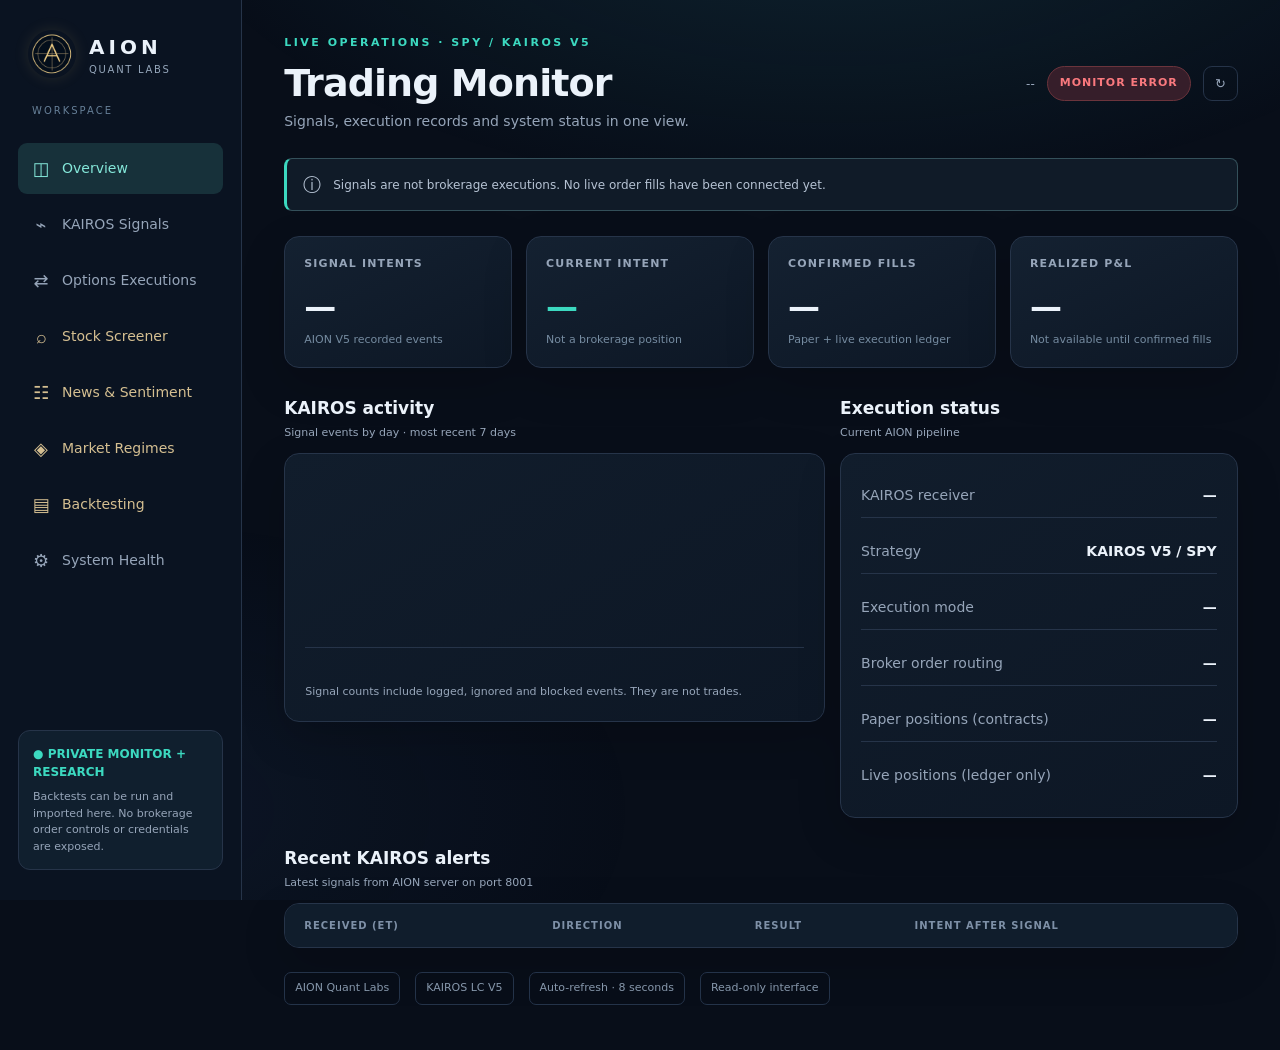
==== static/index.html @ 08753f77 "feat: import AION unified trading platform, Alpaca Paper executor, and patch history" ====
<!doctype html>
<html lang="en">
<head>
  <meta charset="utf-8" />
  <meta name="viewport" content="width=device-width, initial-scale=1, viewport-fit=cover" />
  <meta name="robots" content="noindex,nofollow,noarchive" />
  <meta name="theme-color" content="#0a101b" />
  <title>AION | Live Trading Monitor</title>
  <link rel="icon" type="image/png" href="/static/aion-logo.png" />
  <link rel="apple-touch-icon" href="/static/aion-logo.png" />
  <style>
    :root{--bg:#080e19;--panel:#101a28;--panel2:#142031;--border:#263449;--muted:#96a5b9;--white:#ebf2fa;--cyan:#3cd9c0;--red:#fa797e;--gold:#ebc179;--blue:#7aa8f8;--shadow:0 16px 44px rgba(0,0,0,.18)}
    *{box-sizing:border-box}html{scroll-behavior:smooth}body{margin:0;background:var(--bg);color:var(--white);font:14px/1.5 system-ui,-apple-system,"Segoe UI",sans-serif}
    body::before{content:"";position:fixed;z-index:-1;inset:0;background:radial-gradient(ellipse 70% 50% at 65% -16%,rgba(42,141,158,.19),transparent 76%),radial-gradient(ellipse 55% 45% at 10% 90%,rgba(53,90,152,.1),transparent 72%)}
    .app{min-height:100vh;display:grid;grid-template-columns:242px minmax(0,1fr)}.sidebar{border-right:1px solid var(--border);background:#0a1321;padding:30px 18px;display:flex;flex-direction:column;gap:25px;position:sticky;top:0;height:100vh}
    .brand{display:flex;align-items:center;gap:13px;padding:0 10px}.mark{width:40px;height:40px;display:grid;place-items:center;border-radius:12px;background:linear-gradient(145deg,#154b52,#1d2d44);border:1px solid #397b78;color:#71e4d0;font-weight:800;font-size:20px;box-shadow:0 0 25px #2bc8a822}.brandtitle{font-size:20px;letter-spacing:4px;font-weight:750}.brandsub{font-size:10px;color:#96a7bb;text-transform:uppercase;letter-spacing:1.7px}
    .navcap{color:#667f97;font-size:10px;letter-spacing:2px;text-transform:uppercase;padding:0 14px}.nav{display:grid;gap:5px}.nav button{font:inherit;color:var(--muted);background:transparent;border:0;text-align:left;padding:12px 13px;border-radius:9px;cursor:pointer;display:flex;align-items:center;gap:11px}.nav button.active{background:#17313a;color:#84e7d9}.nav button:hover{background:#192536;color:white}.navsvg{font-size:18px;width:20px;text-align:center}
    .sidebar-foot{margin-top:auto;padding:14px;border:1px solid var(--border);border-radius:12px;background:#101f2e}.tiny{font-size:11px;color:var(--muted)}.secure{color:var(--cyan);font-size:12px;font-weight:650}
    .main{padding:35px clamp(18px,3.3vw,55px) 45px;max-width:1500px;width:100%;margin:0 auto;min-width:0}.topline{display:flex;align-items:center;justify-content:space-between;gap:14px}.eyebrow{text-transform:uppercase;letter-spacing:2.5px;color:var(--cyan);font-size:11px;font-weight:720}h1{font-size:clamp(27px,3.3vw,38px);line-height:1.2;font-weight:670;letter-spacing:-.9px;margin:9px 0 5px}.subtitle{color:var(--muted);margin:0}.righttop{display:flex;align-items:center;gap:12px}.clock{font-size:12px;color:var(--muted)}.pill{border:1px solid #3c485c;padding:8px 12px;border-radius:99px;font-size:11px;letter-spacing:1px;text-transform:uppercase;font-weight:700;white-space:nowrap}.pill.ok{color:var(--cyan);border-color:#235e55;background:#15342d}.pill.off{color:var(--red);border-color:#6b343c;background:#361e2a}.pill.warn{color:var(--gold);background:#2d281c;border-color:#645536}
    .notice{margin:26px 0 25px;padding:12px 16px;background:#101b28;border:1px solid #34505a;border-left:3px solid var(--cyan);border-radius:8px;display:flex;gap:12px;align-items:center;color:#b6c3d4;font-size:12px}
    .metrics{display:grid;grid-template-columns:repeat(4,minmax(0,1fr));gap:14px}.metric{min-height:130px;background:linear-gradient(155deg,#142131,#0d1725);border:1px solid var(--border);padding:19px;border-radius:15px;box-shadow:var(--shadow)}.metlabel{font-size:11px;color:var(--muted);text-transform:uppercase;letter-spacing:1.15px;font-weight:650}.metvalue{font-size:clamp(21px,2.5vw,33px);letter-spacing:-.5px;line-height:1.1;font-weight:680;margin:17px 0 7px}.metfoot{font-size:11px;color:#758ba0}.mint{color:var(--cyan)}.amber{color:var(--gold)}
    .section-head{display:flex;justify-content:space-between;align-items:end;gap:15px;margin:28px 0 12px}.section-head h2{font-size:17px;margin:0;font-weight:630}.section-head p{font-size:11px;color:var(--muted);margin:3px 0 0}.panel{background:linear-gradient(150deg,#111d2c,#0d1725);border:1px solid var(--border);border-radius:15px;min-width:0;overflow:hidden;box-shadow:var(--shadow)}.panelbody{padding:20px}.twocol{display:grid;grid-template-columns:1.36fr 1fr;gap:15px}.state-grid{display:grid;gap:12px}.state-row{display:flex;justify-content:space-between;padding:11px 0;border-bottom:1px solid var(--border);gap:12px}.state-row:last-child{border-bottom:0}.state-row span:first-child{color:var(--muted)}.state-row strong{font-weight:680;text-align:right}.good{color:var(--cyan)}.bad{color:var(--red)}
    .chartwrap{height:210px;padding:4px 0}.chartnote{color:var(--muted);font-size:11px}.bar-chart{display:flex;align-items:flex-end;height:170px;gap:9px;border-bottom:1px solid var(--border);padding:2px 10px 0}.chart-day{flex:1;height:100%;display:flex;flex-direction:column;justify-content:end;align-items:center;gap:4px;max-width:110px}.chart-bar{width:36px;max-width:100%;border-radius:5px 5px 0 0;min-height:2px;background:linear-gradient(to top,#258a87,#52e1c8);box-shadow:0 0 13px #2fc7bc22}.chart-label{color:var(--muted);font-size:10px;height:15px;margin-bottom:-19px}
    .toolbar{padding:14px 18px;display:flex;justify-content:space-between;gap:10px;align-items:center;border-bottom:1px solid var(--border)}.toolbar strong{font-weight:650}.chip{font-size:11px;border:1px solid var(--border);padding:5px 10px;border-radius:8px;color:var(--muted)}table{border-collapse:collapse;width:100%;white-space:nowrap}th{color:#7e90a7;font-size:10px;font-weight:650;letter-spacing:1px;text-align:left;text-transform:uppercase;background:#101d2c;padding:14px 19px}td{font-size:12px;padding:14px 19px;border-top:1px solid #203045;color:#ced9e5}tr:hover td{background:#172234}.tag{display:inline-block;font-weight:700;font-size:10px;letter-spacing:.3px;padding:5px 9px;border-radius:6px}.tag.call{background:#173b35;color:#72e0c2}.tag.put{background:#3b222b;color:#ffa1a8}.tag.exit{background:#2b3446;color:#b8c7e3}.tag.ignored{background:#293244;color:#a6b5c7}.tag.logged{background:#173b35;color:#80e5ce}.scroll{overflow-x:auto}.empty{padding:39px 16px;text-align:center;color:var(--muted);font-size:13px}.empty .symbol{font-size:25px;margin-bottom:9px}.subtle{font-size:11px;color:var(--muted)}.section{display:none}.section.active{display:block}.details{margin-top:24px;display:flex;gap:15px;flex-wrap:wrap;color:#8697ab;font-size:11px}.details span{border:1px solid #243349;border-radius:7px;padding:7px 10px}.refresh{background:transparent;border:1px solid var(--border);color:var(--muted);border-radius:9px;padding:9px 11px;cursor:pointer}.refresh:hover{color:white;border-color:#456b6c}.disclaimer{color:#7f90a3;font-size:11px;margin-top:24px}
    .mobilenav{display:none}.mobiletop{display:none}
    /* Official AION Quant Labs emblem, gold on deep navy. */
    .mark.brand-logo{display:block;width:48px;height:48px;object-fit:contain;flex-shrink:0;background:transparent;border:none;border-radius:50%;box-shadow:0 0 16px rgba(232,186,104,.12)}
    .mobiletop .mark.brand-logo{width:36px;height:36px;border-radius:50%;box-shadow:none}

    @media(max-width:1050px){.app{grid-template-columns:195px 1fr}.metrics{grid-template-columns:repeat(2,minmax(0,1fr))}.twocol{grid-template-columns:1fr}}
    @media(max-width:730px){.app{display:block;padding-bottom:68px}.sidebar{display:none}.main{padding:22px 15px 35px}.mobiletop{display:flex;align-items:center;gap:10px;padding-bottom:9px}.mobiletop .mark{width:30px;height:30px;font-size:15px;border-radius:8px}.mobiletop .brandtitle{font-size:16px}.righttop .clock{display:none}.topline{align-items:start}.metrics{gap:9px}.metric{min-height:115px;padding:14px}.metvalue{font-size:25px}.notice{margin:17px 0}.section-head{margin-top:22px}.toolbar{padding:12px}.mobilenav{position:fixed;bottom:0;left:0;right:0;z-index:5;display:grid;grid-template-columns:repeat(4,1fr);background:#0d1827;border-top:1px solid var(--border);padding:8px 4px calc(6px + env(safe-area-inset-bottom))}.mobilenav button{background:transparent;color:#889bb2;border:none;font:inherit;font-size:10px;display:grid;gap:3px;justify-items:center}.mobilenav button b{font-size:19px;font-weight:400}.mobilenav button.active{color:var(--cyan)}.scroll{margin-bottom:5px}.panelbody{padding:16px}}
    @media(prefers-reduced-motion:no-preference){.metric,.panel{transition:border-color .2s}.metric:hover,.panel:hover{border-color:#345363}}
    /* AION Research Suite */
    .research-toolbar{padding:20px;display:grid;gap:8px}.research-toolbar label{font-size:11px;color:var(--muted);letter-spacing:.6px;font-weight:700;text-transform:uppercase}
    .research-controls{display:flex;flex-wrap:wrap;gap:9px;align-items:center}.research-controls input,.research-controls select{flex:1;min-width:170px;background:#091523;color:#e5f2ff;border:1px solid #324a5c;border-radius:9px;padding:11px 13px;font:inherit;outline:none}.research-controls input:focus,.research-controls select:focus{border-color:var(--gold)}
    .research-button{display:inline-flex;align-items:center;justify-content:center;gap:6px;border:1px solid #bc9655;background:#c6a367;color:#081321;border-radius:9px;padding:11px 15px;font:inherit;font-weight:750;cursor:pointer;text-decoration:none}.research-button:hover{filter:brightness(1.08)}.research-button:disabled{opacity:.5;cursor:default}.research-button.secondary{background:#1e3043;border-color:#40566a;color:#dbebfa}
    .research-status{font-size:12px;color:#9fb4c9;min-height:19px}.research-card-grid{display:grid;grid-template-columns:repeat(3,minmax(0,1fr));gap:13px}.research-card-grid .metvalue{font-size:20px;overflow-wrap:anywhere;margin:12px 0 9px}.research-row{display:flex;justify-content:space-between;align-items:center;gap:12px}.research-summary{display:flex;flex-wrap:wrap;gap:12px;margin-top:15px}.research-summary .metric{min-height:96px;flex:1;min-width:150px}.research-summary .metvalue{margin:10px 0 0;font-size:25px}
    #scan-rows tr{cursor:pointer}#scan-rows tr:hover td{background:#203146}.research-chart{height:240px;display:flex;align-items:center;justify-content:center;color:#91a7b9;margin-top:12px}.research-chart svg{width:100%;height:230px;overflow:visible}.news-list{display:grid}.news-item{display:flex;gap:15px;justify-content:space-between;padding:15px 19px;border-bottom:1px solid var(--border);min-width:0}.news-item:last-child{border-bottom:0}.news-item a{color:#e1edf8;text-decoration:none;font-size:13px;font-weight:610;line-height:1.5}.news-item a:hover{color:var(--gold)}.news-meta{font-size:11px;color:var(--muted);margin-top:5px}.sentiment-tag{white-space:nowrap;font-size:11px;font-weight:650;color:var(--gold)}.sentiment-tag.Positive{color:#6bddbe}.sentiment-tag.Negative{color:#fc888c}.sentiment-tag.Neutral{color:#bccbdb}.nav .research-nav{color:#d5bf91}
    @media(max-width:900px){.research-card-grid{grid-template-columns:1fr}.research-summary .metric{min-width:130px}}
    @media(max-width:730px){.mobilenav{display:flex;overflow-x:auto;gap:0;justify-content:space-between;scrollbar-width:none}.mobilenav button{min-width:74px;flex:1;white-space:nowrap;padding:0 3px}.research-controls input{min-width:100px}.research-controls select{min-width:120px}.research-toolbar{padding:14px}.research-card-grid{grid-template-columns:1fr}.research-summary .metric{flex:1 1 40%}.research-chart{height:205px}.research-chart svg{height:185px}}

    /* Integrated AION original backtesting engine: read/write research only. */
    .lab-explain{border-color:#715e3a;background:linear-gradient(140deg,#192538,#111927)}.lab-explain p{margin-top:8px;font-size:12px;line-height:1.7}
    .lab-grid{display:grid;grid-template-columns:repeat(3,minmax(0,1fr));gap:13px;margin-bottom:12px}.lab-grid label{display:flex;flex-direction:column;gap:7px;font-size:11px;color:#b9c7d8;font-weight:650}
    .lab-grid input,.lab-grid select{width:100%;min-width:0;padding:10px 12px;background:#0a1523;color:#eaf2fc;border:1px solid #34485d;border-radius:9px;font:inherit;min-height:42px}
    .lab-grid input:focus,.lab-grid select:focus{outline:1px solid var(--gold)}.lab-actions{display:flex;gap:9px;flex-wrap:wrap;align-items:center;margin:14px 0 9px}.lab-actions a{font-size:12px;color:var(--gold)}
    .lab-check-row{display:flex;gap:15px;flex-wrap:wrap;padding:8px 0}.lab-check-row label{display:flex;align-items:center;gap:6px;font-size:11px;color:#b7c5d7}.lab-check-row input{accent-color:#c6a367;width:17px;height:17px}
    .lab-message{white-space:pre-wrap;overflow-wrap:anywhere;line-height:1.6;font-size:11px;color:#acc0d3;background:#0b1625;border:1px solid #314254;border-radius:8px;padding:11px 13px;margin-top:12px}.lab-message.error{color:#ffafb8;border-color:#9a5963}.lab-message.ok{color:#9ce5ce;border-color:#3e7967}
    .lab-metrics{display:grid;grid-template-columns:repeat(5,minmax(0,1fr));gap:10px;margin:16px 0}.lab-metrics .metric{min-height:90px;padding:12px}.lab-metrics .metvalue{font-size:19px;margin:10px 0 5px}.lab-equity{width:100%;min-height:210px;padding:7px;border:1px solid var(--border);border-radius:12px;background:#091524;display:flex;align-items:center;justify-content:center;overflow:hidden}.lab-equity svg{width:100%;max-height:240px}.lab-trades-scroll{max-height:350px;overflow:auto;margin-top:14px}.lab-advanced{margin-top:23px;background:#101c2b;border:1px solid #345066;border-radius:12px;padding:16px}.lab-advanced summary{cursor:pointer;font-size:13px;color:#e7c78d;font-weight:700}.lab-advanced iframe{width:100%;height:900px;border:1px solid #354c61;border-radius:12px;background:#080d16;margin-top:12px}
    @media(max-width:920px){.lab-grid{grid-template-columns:repeat(2,minmax(0,1fr))}.lab-metrics{grid-template-columns:repeat(3,minmax(0,1fr))}}
    @media(max-width:600px){.lab-grid{grid-template-columns:1fr}.lab-metrics{grid-template-columns:repeat(2,minmax(0,1fr))}.lab-actions .research-button{flex:1}.lab-advanced iframe{height:900px}}

  </style>
</head>
<body>
<div class="app">
  <aside class="sidebar">
    <div class="brand"><img class="mark brand-logo" src="/static/aion-logo.png" alt="AION Quant Labs logo" width="48" height="48" /><div><div class="brandtitle">AION</div><div class="brandsub">Quant Labs</div></div></div>
    <div class="navcap">Workspace</div>
    <div class="nav">
      <button data-section="overview" class="active"><span class="navsvg">◫</span> Overview</button>
      <button data-section="signals"><span class="navsvg">⌁</span> KAIROS Signals</button>
      <button data-section="executions"><span class="navsvg">⇄</span> Options Executions</button>
      <button data-section="screener" class="research-nav"><span class="navsvg">⌕</span> Stock Screener</button>
      <button data-section="sentiment" class="research-nav"><span class="navsvg">☷</span> News & Sentiment</button>
      <button data-section="regimes" class="research-nav"><span class="navsvg">◈</span> Market Regimes</button>
      <button data-section="backtests" class="research-nav"><span class="navsvg">▤</span> Backtesting</button>
      <button data-section="system"><span class="navsvg">⚙</span> System Health</button>
    </div>
    <div class="sidebar-foot"><div class="secure">● PRIVATE MONITOR + RESEARCH</div><div class="tiny" style="margin-top:8px">Backtests can be run and imported here. No brokerage order controls or credentials are exposed.</div></div>
  </aside>
  <main class="main">
    <div class="mobiletop"><img class="mark brand-logo" src="/static/aion-logo.png" alt="AION Quant Labs logo" width="36" height="36" /><div class="brandtitle">AION <span style="font-size:11px;letter-spacing:1px;color:#87a0b3">QUANT LABS</span></div></div>
    <div class="topline"><div><div class="eyebrow">Live Operations · SPY / KAIROS V5</div><h1>Trading Monitor</h1><p class="subtitle">Signals, execution records and system status in one view.</p></div><div class="righttop"><div id="clock" class="clock">--</div><span id="connection-pill" class="pill warn">Connecting</span><button class="refresh" id="refresh" title="Refresh">↻</button></div></div>
    <div class="notice"><span style="font-size:18px">ⓘ</span><span id="notice">Signals are not brokerage executions. No live order fills have been connected yet.</span></div>
    <div id="overview" class="section active">
      <div class="metrics">
        <div class="metric"><div class="metlabel">Signal intents</div><div class="metvalue" id="signals-count">—</div><div class="metfoot">AION V5 recorded events</div></div>
        <div class="metric"><div class="metlabel">Current intent</div><div class="metvalue mint" id="current-intent">—</div><div class="metfoot">Not a brokerage position</div></div>
        <div class="metric"><div class="metlabel">Confirmed fills</div><div class="metvalue" id="fill-count">—</div><div class="metfoot">Paper + live execution ledger</div></div>
        <div class="metric"><div class="metlabel">Realized P&L</div><div class="metvalue" id="pnl">—</div><div class="metfoot" id="pnl-foot">Not available until confirmed fills</div></div>
      </div>
      <div class="twocol">
        <div><div class="section-head"><div><h2>KAIROS activity</h2><p>Signal events by day · most recent 7 days</p></div></div><div class="panel"><div class="panelbody"><div class="chartwrap"><div id="activity-chart" class="bar-chart"></div></div><div class="chartnote">Signal counts include logged, ignored and blocked events. They are not trades.</div></div></div></div>
        <div><div class="section-head"><div><h2>Execution status</h2><p>Current AION pipeline</p></div></div><div class="panel"><div class="panelbody state-grid"><div class="state-row"><span>KAIROS receiver</span><strong id="receiver-state">—</strong></div><div class="state-row"><span>Strategy</span><strong>KAIROS V5 / SPY</strong></div><div class="state-row"><span>Execution mode</span><strong id="execution-mode">—</strong></div><div class="state-row"><span>Broker order routing</span><strong id="broker-routing">—</strong></div><div class="state-row"><span>Paper positions (contracts)</span><strong id="paper-open">—</strong></div><div class="state-row"><span>Live positions (ledger only)</span><strong id="live-open">—</strong></div></div></div></div>
      </div>
      <div class="section-head"><div><h2>Recent KAIROS alerts</h2><p>Latest signals from AION server on port 8001</p></div></div>
      <div class="panel" id="recent-panel"><div class="scroll"><table><thead><tr><th>Received (ET)</th><th>Direction</th><th>Result</th><th>Intent after signal</th></tr></thead><tbody id="recent-rows"></tbody></table></div><div id="recent-empty" class="empty" hidden>No signals yet. Waiting for KAIROS V5 alerts.</div></div>
    </div>
    <div id="signals" class="section"><div class="section-head"><div><h2>TradingView signal log</h2><p>Includes tests and ignored repeats. Does not imply order placement.</p></div><span id="signals-total" class="chip">— events</span></div><div class="panel"><div class="scroll"><table><thead><tr><th>Received (ET)</th><th>Strategy</th><th>Symbol</th><th>Signal</th><th>Processing result</th><th>Intent</th></tr></thead><tbody id="signal-rows"></tbody></table></div><div id="signals-empty" class="empty" hidden>No signals available.</div></div></div>
    <div id="executions" class="section"><div class="section-head"><div><h2>Options execution journal</h2><p>Only confirmed paper or brokerage fills; never inferred from alerts.</p></div><span class="chip" id="execution-total">0 fills</span></div><div class="metrics" style="grid-template-columns:repeat(2,minmax(0,1fr));margin-bottom:18px"><div class="metric"><div class="metlabel">Paper realized P&L</div><div id="paper-pnl" class="metvalue">—</div><div class="metfoot">Virtual fills only</div></div><div class="metric"><div class="metlabel">Live realized P&L</div><div id="live-pnl" class="metvalue">—</div><div class="metfoot">Requires broker-confirmed fills</div></div></div><div class="panel"><div class="scroll"><table><thead><tr><th>Filled at (ET)</th><th>Mode</th><th>Contract</th><th>Action</th><th>Qty</th><th>Fill price</th><th>Fees</th></tr></thead><tbody id="fill-rows"></tbody></table></div><div id="fill-empty" class="empty"><div class="symbol">⇄</div>No confirmed option fills recorded yet.<div class="subtle" style="margin-top:8px">The SnapTrade execution adapter will write here after verified fills; signals alone won't create trades.</div></div></div><div class="disclaimer">This ledger is not a brokerage statement. Its P&L reflects only matched, recorded fills and may omit market value, FX effects, unmatched inventory or older history.</div></div>
    <!-- AION RESEARCH SUITE v1: read-only. Existing trading/signal tabs remain unchanged. -->
    <div id="screener" class="section">
      <div class="section-head"><div><h2>Stock & ETF Screener</h2><p>Editable watchlist · daily close indicators · research only</p></div><span class="chip">NOT OPTIONS EXECUTION DATA</span></div>
      <div class="panel research-toolbar">
        <label for="scan-tickers">Symbols (comma separated, up to 12)</label>
        <div class="research-controls"><input id="scan-tickers" value="SPY,QQQ,IWM,DIA,AAPL,MSFT,NVDA,TSLA,AMZN,META" spellcheck="false" autocapitalize="characters" aria-label="Stock and ETF tickers"/><select id="scan-filter" aria-label="Trend filter"><option value="ALL">All trends</option><option value="BULLISH">Bullish</option><option value="BEARISH">Bearish</option><option value="MIXED">Mixed</option></select><button class="research-button" id="scan-go">Scan watchlist</button></div>
        <div class="research-status" id="scan-status">Select Scan watchlist to retrieve market research data.</div>
      </div>
      <div class="panel" style="margin-top:15px"><div class="scroll"><table><thead><tr><th>Symbol</th><th>Last close</th><th>1D %</th><th>RSI(14)</th><th>Rel. vol</th><th>20D vol %</th><th>EMA trend</th><th>As of</th></tr></thead><tbody id="scan-rows"></tbody></table></div><div class="empty" id="scan-empty">No market scan loaded.</div></div>
      <div class="section-head"><div><h2>Price & trend</h2><p>Click a screener symbol to inspect its daily closing prices</p></div></div>
      <div class="panel panelbody"><div class="research-row"><strong id="scan-chart-title">SPY — daily history</strong><span class="chip" id="scan-chart-asof">—</span></div><div id="scan-chart" class="research-chart">Choose a symbol to load its chart.</div><div id="scan-chart-summary" class="subtle"></div></div>
      <p class="disclaimer">Data provider: unofficial yfinance daily historical bars for personal research/testing only. Not a full-market screener, not guaranteed realtime, not licensed for AION Quant Labs commercial execution.</p>
    </div>
    <div id="sentiment" class="section">
      <div class="section-head"><div><h2>News & Headline Sentiment</h2><p>Google News RSS search + VADER lexical scoring; not a trained finance model</p></div></div>
      <div class="panel research-toolbar"><label for="news-symbol">Research ticker</label><div class="research-controls"><input id="news-symbol" value="SPY" maxlength="10" autocapitalize="characters"/><button class="research-button" id="news-go">Analyze headlines</button></div><div class="research-status" id="news-status">Load headlines to view sentiment.</div></div>
      <div class="research-summary" id="news-summary"></div><div class="panel" style="margin-top:15px"><div id="news-list" class="news-list"><div class="empty">No headlines loaded.</div></div></div>
      <p class="disclaimer">Headline sentiment is keyword-dependent and may be inaccurate, stale or unrelated to the underlying ticker. The model does not read article bodies or replicate your original HG sentiment analyzer.</p>
    </div>
    <div id="regimes" class="section">
      <div class="section-head"><div><h2>Market Regime Lab</h2><p>HMM · GARCH · STORM-style proxy using daily closes</p></div></div>
      <div class="panel research-toolbar"><label for="regime-symbol">Ticker</label><div class="research-controls"><input id="regime-symbol" value="SPY" maxlength="10" autocapitalize="characters"/><button class="research-button" id="regime-go">Analyze regime</button></div><div class="research-status" id="regime-status">Install advanced model dependencies for HMM and GARCH calculations.</div></div>
      <div class="research-card-grid" id="regime-cards" style="margin-top:15px"><div class="metric"><div class="metlabel">Hidden Markov Model</div><div class="metvalue">—</div><div class="metfoot">Awaiting data</div></div><div class="metric"><div class="metlabel">GARCH(1,1)</div><div class="metvalue">—</div><div class="metfoot">Awaiting data</div></div><div class="metric"><div class="metlabel">STORM-style proxy</div><div class="metvalue">—</div><div class="metfoot">Awaiting data</div></div></div>
      <div class="notice"><span><strong>Model transparency:</strong> HMM and GARCH are independently fitted research models when dependencies are installed. STORM is a momentum/volatility heuristic, not the original proprietary STORM algorithm. These daily regimes do not drive KAIROS V5 trades.</span></div>
    </div>
    <div id="backtests" class="section">
      <!-- AION_ALPACA_PAPER_ALGO_PANEL_V1 — paper orders are NOT submitted by this UI -->
      <div style="margin:18px 0;padding:15px;border:1px solid #5d6a86;border-radius:12px;background:#101e34">
        <h3 style="color:#f1d17a">Alpaca PAPER — SPY 0DTE options chain &amp; chart</h3>
        <p style="color:#c2ccdb">Read-only account and quote visualization. KAIROS PAPER orders are controlled separately by the local command-line worker; real brokerage accounts are excluded.</p>
        <iframe title="Alpaca Paper options market data and order monitor" src="/alpaca-paper/"
          loading="lazy" style="width:100%;height:670px;background:#0b1427;border:1px solid #4a5670;border-radius:9px"></iframe>
      </div>

      <div class="section-head"><div><h2>Integrated Backtesting Lab</h2><p>Original AION Quant Terminal v0.2 engine · running inside this website on port 8501</p></div><span class="pill warn">RESEARCH · NO ORDERS</span></div>
      <div class="panel panelbody lab-explain"><strong>Choose genuine historical market data, run a strategy, and inspect stored trades.</strong><p class="subtitle">KAIROS V5 Core Port is <b>not Pine-accurate</b>: Lorentzian classifier, LC regime, and walk-forward HMM entry filters are not replicated. Exact Pine runs require TradingView CSV imports. Quote-driven options replay never invents premiums or fills.</p></div>
      <div class="section-head"><div><h2>1 · Stock price history</h2><p>OHLCV ingestion and local cache</p></div><span id="lab-data-count" class="chip">Not checked</span></div>
      <div class="panel panelbody">
       <div class="lab-grid">
        <label>Symbol <input id="lab-symbol" maxlength="12" value="SPY" autocapitalize="characters" /></label>
        <label>Timeframe <select id="lab-interval"><option>1m</option><option>2m</option><option selected>3m</option><option>5m</option><option>15m</option><option>30m</option><option>1h</option><option>1d</option><option>1wk</option></select></label>
        <label>Lookback <select id="lab-period"><option selected>5d</option><option>1mo</option><option>3mo</option><option>6mo</option><option>1y</option><option>2y</option><option>5y</option></select></label>
        <label>Provider <select id="lab-provider"><option value="auto">Auto (Massive or Yahoo)</option><option value="yahoo">Yahoo</option><option value="massive">Massive (key needed)</option><option value="cache">Local cache</option></select></label>
        <label>Start date (optional) <input id="lab-start" type="date" /></label>
        <label>End date (optional) <input id="lab-end" type="date" /></label>
       </div>
       <div class="lab-actions"><button class="research-button" id="lab-download">Download / cache bars</button><button class="research-button secondary" id="lab-import-bars">Import stock CSV</button><input id="lab-bars-file" type="file" accept=".csv" hidden/><a href="/lab/api/data/template.csv" target="_blank">CSV template</a></div>
       <div id="lab-data-status" class="lab-message" role="status">Choose a ticker, date range, and data source.</div>
      </div>
      <div class="section-head"><div><h2>2 · Stock strategy backtest</h2><p>Executable KAIROS core-port share model; not a complete V5 replica</p></div></div>
      <div class="panel panelbody">
       <div class="lab-grid">
        <label>Share notional (USD) <input id="lab-notional" type="number" min="100" max="1000000" value="2500" /></label>
        <label>Profit target (R) <input id="lab-r" type="number" min="0.1" max="8" step="0.1" value="0.4" /></label>
        <label>Stop distance (ATR ×) <input id="lab-atr" type="number" min="0.05" max="20" step="0.05" value="1.5" /></label>
        <label>Session cutoff (ET) <select id="lab-cutoff"><option>15:00</option><option>15:30</option><option>15:55</option></select></label>
       </div>
       <div class="lab-check-row"><label><input type="checkbox" id="lab-smoothing" checked/> Kernel smoothing</label><label><input type="checkbox" id="lab-vp" checked/> Volatility push</label><label><input type="checkbox" id="lab-slope"/> Slope filter</label><label><input type="checkbox" id="lab-ema"/> EMA 200</label><label><input type="checkbox" id="lab-sma"/> SMA 200</label></div>
       <div class="lab-actions"><button class="research-button" id="lab-run-stock">Run KAIROS core stock backtest</button><span class="tiny">Historical stock share results only — not live options P&amp;L.</span></div>
       <div id="lab-stock-status" class="lab-message" role="status">Ready to run.</div>
      </div>
      <div class="section-head"><div><h2>3 · Historical SPY 0DTE replay</h2><p>Real timestamped bid/ask quotes required for options pricing</p></div></div>
      <div class="panel panelbody">
       <div class="lab-grid">
        <label>Signal source <select id="lab-signal-source"><option value="stock_run">KAIROS core stock run</option><option value="signal_set">Imported Pine signal timestamps</option></select></label>
        <label>Signal set <select id="lab-signal-set"><option value="">None imported</option></select></label>
        <label>Contract selection <select id="lab-contract-mode"><option value="atm">Same-day ATM</option><option value="signal">Exact contract from signals</option></select></label>
        <label>Contracts <input id="lab-qty" type="number" min="1" max="100" value="1" /></label>
        <label>ATM strike increment <select id="lab-step"><option value="0.5">$0.50</option><option value="1">$1.00</option></select></label>
        <label>Exit rule <select id="lab-exit-mode"><option value="signal">Underlying signal exit</option><option value="premium_bracket">Observed option bid stop/target</option></select></label>
        <label>Option premium stop (%) <input id="lab-premium-stop" type="number" value="25" min="5" max="95" /></label>
        <label>Profit target (R) <input id="lab-premium-r" type="number" step="0.1" value="1" min="0.1" max="10" /></label>
       </div>
       <div class="lab-check-row"><label><input id="lab-auto-quotes" type="checkbox" /> Fetch historical option quotes from Massive (requires separate entitlement)</label></div>
       <div class="lab-actions"><button class="research-button secondary" id="lab-import-signals">Import Pine signal CSV</button><input id="lab-signals-file" type="file" accept=".csv" hidden/><button class="research-button secondary" id="lab-import-quotes">Import options NBBO CSV</button><input id="lab-quotes-file" type="file" accept=".csv" hidden/><button class="research-button" id="lab-run-options">Run 0DTE replay</button></div>
       <div class="lab-actions lab-links"><a href="/lab/api/signals/template.csv">Signal template</a><a href="/lab/api/options/quotes/template.csv">Option quote template</a></div>
       <div id="lab-options-status" class="lab-message" role="status">Historical options require valid 0DTE bid/ask quotes at entry and exit. No quotes means no fabricated fills.</div>
      </div>
      <div class="section-head"><div><h2>4 · Recorded backtests</h2><p>Saved automatically in the integrated backtesting database</p></div></div>
      <div class="panel panelbody">
       <div class="lab-grid">
        <label>Saved run <select id="lab-run-select"><option value="">No runs yet</option></select></label>
        <label>CSV algorithm <select id="lab-algorithm"><option>KAIROS_V5</option></select></label>
       </div>
       <div class="lab-actions"><button class="research-button secondary" id="lab-import-trades">Import TradingView Strategy Tester CSV</button><input id="lab-trades-file" type="file" accept=".csv" hidden/><button class="research-button secondary" id="lab-refresh-runs">Refresh saved runs</button><a href="/lab/api/trades-template.csv">Trade CSV template</a></div>
       <div id="lab-run-status" class="lab-message" role="status">Select a backtest to view its equity curve and completed trades.</div>
       <div id="lab-metrics" class="lab-metrics"></div>
       <div id="lab-equity" class="lab-equity"></div>
       <div class="scroll lab-trades-scroll"><table><thead><tr><th>Exit time</th><th>Side</th><th>Contract</th><th>Entry</th><th>Exit</th><th>P&amp;L (USD)</th></tr></thead><tbody id="lab-trades-rows"></tbody></table></div>
      </div>
      <details class="lab-advanced"><summary>Advanced original Quant Terminal interface (embedded here, same website)</summary><p class="tiny">The complete v0.2 research interface and original controls are also available below. It runs in the same FastAPI process; no second server or port 8000 needed.</p><iframe title="Original AION Quant Terminal research interface" src="/lab/" loading="lazy" referrerpolicy="same-origin"></iframe></details>
      <p class="disclaimer">Research only. Core V5 port omits LC/ML/HMM entry gates and is not Pine-parity-verified. Stock-bar fills are not option fills; options quote replay requires genuine historical bid/ask quotes. No brokerage order submission is present.</p>
    </div>
    <div id="system" class="section"><div class="section-head"><div><h2>System diagnostics</h2><p>Read-only view of local AION services</p></div></div><div class="panel"><div class="panelbody state-grid"><div class="state-row"><span>Monitor service</span><strong class="good">ONLINE — PORT 8501</strong></div><div class="state-row"><span>KAIROS simulator</span><strong id="sys-aion">—</strong></div><div class="state-row"><span>Webhook gateway</span><strong>NOT DIRECTLY MONITORED (PORT 8002)</strong></div><div class="state-row"><span>Mode</span><strong id="sys-mode">—</strong></div><div class="state-row"><span>Trading hours enforcement</span><strong id="sys-session">—</strong></div><div class="state-row"><span>Broker submission</span><strong class="good">NOT AVAILABLE FROM DASHBOARD</strong></div><div class="state-row"><span>Updated</span><strong id="sys-last">—</strong></div><div class="state-row"><span>Errors</span><strong id="sys-errors">None</strong></div></div></div><p class="disclaimer">Security: expose only through a private, authenticated Tailscale network. Do not publish this monitor via your TradingView Cloudflare Quick Tunnel.</p></div>
    <div class="details"><span>AION Quant Labs</span><span>KAIROS LC V5</span><span>Auto-refresh · 8 seconds</span><span>Read-only interface</span></div>
  </main>
</div>
<nav class="mobilenav" aria-label="Navigation"><button data-section="overview" class="active"><b>◫</b>Overview</button><button data-section="signals"><b>⌁</b>Signals</button><button data-section="executions"><b>⇄</b>Fills</button><button data-section="screener"><b>⌕</b>Scan</button><button data-section="sentiment"><b>☷</b>News</button><button data-section="regimes"><b>◈</b>Regime</button><button data-section="backtests"><b>▤</b>Backtests</button><button data-section="system"><b>⚙</b>System</button></nav>
<script>
(() => {
'use strict';
const $=id=>document.getElementById(id);
const escape=s=>String(s??'').replace(/[&<>"']/g,c=>({'&':'&amp;','<':'&lt;','>':'&gt;','"':'&quot;',"'":'&#39;'}[c]));
const et=iso=>{try{return new Intl.DateTimeFormat('en-US',{timeZone:'America/New_York',month:'short',day:'numeric',hour:'numeric',minute:'2-digit',hour12:true}).format(new Date(iso))}catch{return '—'}};
const money=v=>new Intl.NumberFormat('en-US',{style:'currency',currency:'USD',minimumFractionDigits:2}).format(v);
const display=v=>(v===null||v===undefined||v==='')?'—':escape(v);
const label=v=>v==='BUY_CALL'?'CALL':v==='BUY_PUT'?'PUT':v==='EXIT'?'EXIT':String(v??'—');
const dirTag=v=>`<span class="tag ${v==='BUY_CALL'?'call':v==='BUY_PUT'?'put':'exit'}">${escape(label(v))}</span>`;
const resultTag=v=>`<span class="tag ${String(v).includes('LOGGED')?'logged':'ignored'}">${escape(v)}</span>`;
const rows=(id,data)=>{$(id).innerHTML=data.join('')};
function render(data){
 const status=data.status||{}, health=data.health||{}, evs=Array.isArray(data.events)?data.events:[],fills=Array.isArray(data.fills)?data.fills:[],sum=data.fill_summary||{};
 $('clock').textContent=et(data.generated_at)+' ET';
 const ok=!!data.aion_online;$('connection-pill').textContent=ok?'AION ONLINE':'AION OFFLINE';$('connection-pill').className='pill '+(ok?'ok':'off');
 $('notice').textContent=ok?'Signal logs show intent only. Options fills and P&L require the future verified execution adapter.':'AION signal server is unavailable. Restart the local service on port 8001; the dashboard will reconnect automatically.';
 $('signals-count').textContent=Number.isFinite(Number(status.signals_logged))?Number(status.signals_logged).toLocaleString():'—';
 $('current-intent').textContent=display(status.intent_state);$('fill-count').textContent=fills.length;
 $('pnl').textContent=fills.length?money((sum.realized_pnl_usd?.PAPER||0)+(sum.realized_pnl_usd?.LIVE||0)):'—';
 $('pnl-foot').textContent=fills.length?'Matched fill P&L before FX':'Not available until confirmed fills';
 $('receiver-state').textContent=ok?'ONLINE':'OFFLINE';$('receiver-state').className=ok?'good':'bad';
 $('execution-mode').textContent=display(health.mode);$('broker-routing').textContent=health.broker_orders_enabled?'ENABLED ELSEWHERE':'DISABLED';
 $('broker-routing').className=health.broker_orders_enabled?'bad':'good';
 $('paper-open').textContent=sum.open_contracts?.PAPER??'—';$('live-open').textContent=sum.open_contracts?.LIVE??'—';
 $('paper-pnl').textContent=fills.some(f=>f.mode==='PAPER')?money(sum.realized_pnl_usd?.PAPER||0):'—';
 $('live-pnl').textContent=fills.some(f=>f.mode==='LIVE')?money(sum.realized_pnl_usd?.LIVE||0):'—';
 $('execution-total').textContent=(sum.fills_recorded||0)+' fill(s)';
 $('signals-total').textContent=(status.signals_logged??evs.length)+' recorded event(s)';
 rows('recent-rows',evs.slice(0,6).map(e=>`<tr><td>${escape(et(e.received_at))}</td><td>${dirTag(e.signal)}</td><td>${resultTag(e.result)}</td><td>${display(e.intent_state)}</td></tr>`));
 rows('signal-rows',evs.map(e=>`<tr><td>${escape(et(e.received_at))}</td><td>${display(e.strategy)}</td><td>${display(e.symbol)}</td><td>${dirTag(e.signal)}</td><td>${resultTag(e.result)}</td><td>${display(e.intent_state)}</td></tr>`));
 rows('fill-rows',fills.map(f=>`<tr><td>${escape(et(f.filled_at))}</td><td>${escape(f.mode)}</td><td>${display(f.option_symbol)}</td><td>${display(f.action)}</td><td>${display(f.contracts)}</td><td>${money(f.fill_price||0)}</td><td>${money(f.fees_usd||0)}</td></tr>`));
 $('recent-empty').hidden=evs.length>0;$('signals-empty').hidden=evs.length>0;$('fill-empty').hidden=fills.length>0;
 $('sys-aion').textContent=ok?'ONLINE / 8001':'OFFLINE';$('sys-aion').className=ok?'good':'bad';
 $('sys-mode').textContent=display(health.mode);$('sys-session').textContent=health.session_enforced===true?'ENFORCED':health.session_enforced===false?'NOT ENFORCED (SIMULATION)':'UNKNOWN';
 $('sys-session').className=health.session_enforced?'good':'bad';$('sys-last').textContent=et(data.generated_at)+' ET';
 $('sys-errors').textContent=data.errors?.length?data.errors.join('; '):'None';
 renderChart(evs);
}
function renderChart(evs){
 const dayKey=d=>{const parts=new Intl.DateTimeFormat('en-US',{timeZone:'America/New_York',year:'numeric',month:'2-digit',day:'2-digit'}).formatToParts(d);const p=Object.fromEntries(parts.map(x=>[x.type,x.value]));return p.year+'-'+p.month+'-'+p.day;};
 const days=[];const counts=[];const now=new Date();
 for(let i=6;i>=0;i--){const d=new Date(now);d.setUTCDate(d.getUTCDate()-i);days.push(dayKey(d));counts.push(0)}
 for(const e of evs){const d=new Date(e.received_at);if(!isNaN(d.getTime())){const n=days.indexOf(dayKey(d));if(n>=0)counts[n]++}}
 const max=Math.max(1,...counts);
 $('activity-chart').innerHTML=days.map((date,i)=>{const pct=Math.max(2,counts[i]/max*135);const day=date.slice(-2);return `<div class="chart-day"><span style="font-size:10px;color:#b1cccf">${counts[i]||''}</span><div class="chart-bar" title="${escape(date)}: ${counts[i]} events" style="height:${pct}px"></div><span class="chart-label">${escape(day)}</span></div>`}).join('');
}
async function refresh(){try{const res=await fetch('api/snapshot',{cache:'no-store'});if(!res.ok)throw new Error(res.status);render(await res.json())}catch{$('connection-pill').textContent='MONITOR ERROR';$('connection-pill').className='pill off'}}
function changeTab(name){document.querySelectorAll('[data-section]').forEach(b=>b.classList.toggle('active',b.dataset.section===name));document.querySelectorAll('.section').forEach(el=>el.classList.toggle('active',el.id===name));}
document.querySelectorAll('button[data-section]').forEach(b=>b.addEventListener('click',()=>changeTab(b.dataset.section)));
$('refresh').addEventListener('click',refresh);
// AION Research Suite: read-only browser handlers. Loaded only when requested.
const analytics = (() => {
 const view=(id,s)=>{const el=$(id);if(el)el.innerHTML=s};
 const show=(id,s)=>{const el=$(id);if(el)el.textContent=s};
 const fnum=(n,d=2)=>n===null||n===undefined||!Number.isFinite(Number(n))?'—':Number(n).toFixed(d);
 const pnum=n=>n===null||n===undefined?'—':(n>0?'+':'')+fnum(n,2)+'%';
 const q=t=>String(t||'').trim().toUpperCase();
 const safeTicker=s=>/^[A-Z][A-Z0-9.^-]{0,9}$/.test(s);
 const asMessage=e=>e?.message||e?.detail||'Research feed temporarily unavailable.';
 async function api(route,params){const qs=new URLSearchParams(params||{});const res=await fetch('/api/research/'+route+(qs.size?'?'+qs:''),{cache:'no-store'});const obj=await res.json();if(!res.ok)throw new Error(typeof obj.detail==='string'?obj.detail:'Service '+res.status);return obj;}
 let scanRows=[];
 function renderScan(){let values=scanRows.slice();const filter=$('scan-filter').value;if(filter!=='ALL')values=values.filter(x=>x.trend===filter);
  view('scan-rows',values.map(x=>`<tr data-symbol="${escape(x.symbol)}"><td><strong>${escape(x.symbol)}</strong></td><td>$${fnum(x.last)}</td><td class="${x.change_pct>=0?'good':'bad'}">${pnum(x.change_pct)}</td><td>${fnum(x.rsi_14,1)}</td><td>${fnum(x.rvol)}x</td><td>${fnum(x.realized_vol_20d_pct)}%</td><td>${escape(x.trend)}</td><td>${escape(x.date)}</td></tr>`).join(''));
  $('scan-empty').hidden=values.length>0;$('scan-empty').textContent=scanRows.length?'No matches for selected trend.':'No research rows available.';
  document.querySelectorAll('#scan-rows tr[data-symbol]').forEach(tr=>tr.addEventListener('click',()=>loadChart(tr.dataset.symbol)));
 }
 async function loadScan(){const btn=$('scan-go');btn.disabled=true;show('scan-status','Loading daily watchlist bars…');try{const data=await api('screener',{tickers:$('scan-tickers').value});scanRows=data.rows||[];renderScan();show('scan-status',`${scanRows.length} symbol(s) · ${data.frequency} · ${data.errors.length} unavailable · as of ${et(data.generated_at)} ET`);if(scanRows.length)loadChart(scanRows[0].symbol);}catch(e){show('scan-status',asMessage(e));scanRows=[];renderScan();}finally{btn.disabled=false;}}
 async function loadChart(symbol){show('scan-chart-title',symbol+' — daily close');show('scan-chart-asof','Loading');view('scan-chart','Fetching historical closes…');try{const data=await api('chart',{symbol});const arr=(data.series||[]).filter(x=>Number.isFinite(Number(x.close)));if(arr.length<2)throw new Error('Not enough chart bars');const vals=arr.map(x=>Number(x.close)),mn=Math.min(...vals),mx=Math.max(...vals),range=Math.max(0.00001,mx-mn),w=800,h=210;const pts=arr.map((x,i)=>`${(i/(arr.length-1)*w).toFixed(2)},${(15+(mx-Number(x.close))/range*(h-30)).toFixed(2)}`).join(' ');view('scan-chart',`<svg viewBox="0 0 800 210" role="img" aria-label="Historical daily closes for ${escape(symbol)}"><defs><linearGradient id="priceg" x1="0" y1="0" x2="1" y2="0"><stop offset="0" stop-color="#537ef1"/><stop offset="1" stop-color="#ead19b"/></linearGradient></defs><line x1="0" y1="195" x2="800" y2="195" stroke="#2b3a4c"/><polyline fill="none" stroke="url(#priceg)" stroke-linecap="round" stroke-linejoin="round" stroke-width="3" points="${pts}"/></svg>`);show('scan-chart-asof','Through '+data.date);show('scan-chart-summary',`Last close $${fnum(data.metrics.last)} · RSI ${fnum(data.metrics.rsi_14,1)} · Trend ${data.metrics.trend} · ${arr.length} daily bars`);}catch(e){view('scan-chart','Historical chart unavailable: '+escape(asMessage(e)));show('scan-chart-asof','Unavailable');}}
 async function loadNews(){const symbol=q($('news-symbol').value);if(!safeTicker(symbol)){show('news-status','Invalid ticker');return;}const btn=$('news-go');btn.disabled=true;show('news-status','Loading Google News headline feed…');try{const data=await api('sentiment',{symbol});show('news-status',`${data.headline_count} matching headlines · ${data.method}`);view('news-summary',`<div class="metric"><div class="metlabel">Headline sentiment</div><div class="metvalue">${escape(data.label)}</div><div class="metfoot">Lexical VADER score</div></div><div class="metric"><div class="metlabel">Average compound</div><div class="metvalue">${fnum(data.average_compound,3)}</div><div class="metfoot">-1 bearish to +1 bullish</div></div><div class="metric"><div class="metlabel">Headlines</div><div class="metvalue">${data.headline_count}</div><div class="metfoot">Google News RSS search</div></div>`);
 view('news-list',(data.headlines||[]).map(x=>{const valid=/^https:\/\//.test(x.url);return `<div class="news-item"><div><a href="${valid?escape(x.url):'#'}" rel="noopener noreferrer" target="_blank">${escape(x.title)}</a><div class="news-meta">${escape(x.source)} · ${escape(x.published)}</div></div><div class="sentiment-tag ${escape(x.label)}">${escape(x.label)} ${x.sentiment===null?'':fnum(x.sentiment,2)}</div></div>`;}).join('')||'<div class="empty">No matching headlines returned.</div>');}catch(e){show('news-status',asMessage(e));view('news-list','<div class="empty">News unavailable. Retry later.</div>');}finally{btn.disabled=false;}}
 async function loadRegime(){const symbol=q($('regime-symbol').value);if(!safeTicker(symbol)){show('regime-status','Invalid ticker');return;}const btn=$('regime-go');btn.disabled=true;show('regime-status','Fitting historical research models…');try{const data=await api('regime',{symbol});show('regime-status',`${symbol} · daily timeframe · bars through ${data.as_of} · no connection to trade execution`);const card=(title,value,foot)=>`<div class="metric"><div class="metlabel">${escape(title)}</div><div class="metvalue amber">${escape(value??'—')}</div><div class="metfoot">${escape(foot)}</div></div>`;
 view('regime-cards',card('HMM state',data.hmm?.state,`${data.hmm?.confidence??'—'}% fitted state probability · ${data.hmm?.method||''}`)+card('GARCH forecast',data.garch?.annualized_pct==null?'Unavailable':data.garch.annualized_pct+'%',data.garch?.method||'')+card('STORM-style proxy',data.storm?.state,data.storm?.method||''));}catch(e){show('regime-status',asMessage(e));view('regime-cards','<div class="panelbody">Regime research unavailable. Check provider and dependencies.</div>');}finally{btn.disabled=false;}}
 async function checkTerminal(){return;}
 $('scan-go').addEventListener('click',loadScan);$('scan-filter').addEventListener('change',renderScan);$('news-go').addEventListener('click',loadNews);$('regime-go').addEventListener('click',loadRegime);
 const loaded=new Set();document.querySelectorAll('button[data-section]').forEach(button=>button.addEventListener('click',()=>{const section=button.dataset.section;if(loaded.has(section))return;loaded.add(section);if(section==='screener')loadScan();if(section==='sentiment')loadNews();if(section==='regimes')loadRegime();if(section==='backtests')integratedLab.init();}));
 return {loadScan,loadNews,loadRegime,checkTerminal};
})();

// AION Unified Lab: runs the user's original v0.2 backtest engine inside the same site.
// This is research-only. No SnapTrade or brokerage order endpoints are imported.
const integratedLab=(()=>{
 const prefix='/lab/api/';let initialized=false,runs=[],selectedRun=null;
 const text=(id,s)=>{const n=$(id);if(n)n.textContent=String(s??'')};
 const html=(id,s)=>{const n=$(id);if(n)n.innerHTML=s};
 const str=id=>($(id)?.value||'').trim();
 const bool=id=>!!$(id)?.checked;
 const moneyLab=n=>Number.isFinite(Number(n))?'$'+Number(n).toLocaleString('en-US',{minimumFractionDigits:2,maximumFractionDigits:2}):'—';
 const fmt=n=>Number.isFinite(Number(n))?Number(n).toLocaleString('en-US',{maximumFractionDigits:2}):'—';
 const status=(id,msg,fail=false)=>{const n=$(id);if(!n)return;n.textContent=msg;n.classList.toggle('error',fail);n.classList.toggle('ok',!fail)};
 async function api(path,opts={}){
   const resp=await fetch(prefix+path,{cache:'no-store',...opts});let data={};
   try{data=await resp.json()}catch{}
   if(!resp.ok){let d=data?.detail;throw Error(typeof d==='string'?d:`Backtest API error ${resp.status}`)}
   return data;
 }
 function sel(){return {symbol:str('lab-symbol').toUpperCase(),interval:str('lab-interval'),period:str('lab-period'),provider:str('lab-provider'),start:str('lab-start')||null,end:str('lab-end')||null}}
 function requestJSON(body){return {method:'POST',headers:{'Content-Type':'application/json'},body:JSON.stringify(body)}}
 function valid(){const s=sel();if(!/^[A-Z][A-Z0-9.^=-]{0,11}$/.test(s.symbol))throw Error('Enter a valid ticker');return s;}
 async function dataStatus(){try{const s=valid();const d=await api(`data/status?symbol=${encodeURIComponent(s.symbol)}&interval=${s.interval}`);text('lab-data-count',`${d.bars} bars cached`);}catch(e){text('lab-data-count','Data unavailable')}}
 async function download(){const b=$('lab-download');b.disabled=true;status('lab-data-status','Loading OHLCV from configured provider…');try{const d=await api('data/download',requestJSON(valid()));status('lab-data-status',`Cached ${d.count} real bars: ${d.first_bar} → ${d.last_bar}\nProvider: ${d.source}\n${d.warning}`,false);await dataStatus()}catch(e){status('lab-data-status',e.message,true)}finally{b.disabled=false}}
 async function upload(kind,file){if(!file)return;const ids={bars:'lab-data-status',signals:'lab-options-status',quotes:'lab-options-status',trades:'lab-run-status'};const id=ids[kind];status(id,`Importing ${kind}…`);const f=new FormData();f.append('file',file);
  let ep='';const s=sel();if(kind==='bars'){ep='data/import';f.append('symbol',s.symbol);f.append('interval',s.interval)}
  if(kind==='signals'){ep='signals/import';f.append('symbol',s.symbol);f.append('algorithm','KAIROS_V5')}
  if(kind==='quotes')ep='options/quotes/import';
  if(kind==='trades'){ep='backtests/import';f.append('symbol',s.symbol);f.append('timeframe',s.interval);f.append('algorithm',str('lab-algorithm'));f.append('label',`${str('lab-algorithm')} · ${s.symbol} · imported`)}
  try{const d=await api(ep,{method:'POST',body:f});let msg='Imported successfully.';
    if(kind==='bars'){msg=`Imported ${d.count} real bars, ${d.first_bar} → ${d.last_bar}`;await dataStatus()}
    else if(kind==='signals'){msg=`Imported ${d.rows} historical Pine signal(s) to signal set #${d.id}. Option premiums still require real quotes.`;await loadSignals();$('lab-signal-source').value='signal_set';$('lab-signal-set').value=String(d.id)}
    else if(kind==='quotes')msg=`Imported ${d.quotes} real bid/ask quotes from ${d.contracts} contract(s).`;
    else if(kind==='trades'){msg=`Imported ${d.metrics?.trades||0} actual reported trade rows. Source: user-provided CSV.`;await loadRuns(d.id)}
    status(id,msg,false);
  }catch(e){status(id,e.message,true)}finally{const x=$('lab-'+kind+'-file');if(x)x.value=''}
 }
 async function runStock(){const b=$('lab-run-stock');b.disabled=true;status('lab-stock-status','Running KAIROS V5 CORE PORT on historical share candles…');try{const s=valid();if(['1d','1wk'].includes(s.interval))throw Error('Choose an intraday interval for KAIROS core port.');
  const payload={...s,algorithm:'KAIROS_V5_CORE_PORT',parameters:{notional_usd:Number(str('lab-notional')),reward_r:Number(str('lab-r')),atr_multiple:Number(str('lab-atr')),cutoff:str('lab-cutoff'),smoothing:bool('lab-smoothing'),use_vp:bool('lab-vp'),use_slope:bool('lab-slope'),use_ema:bool('lab-ema'),use_sma:bool('lab-sma')}};
  const d=await api('strategy/run',requestJSON(payload));if(d.status!=='ok'){status('lab-stock-status',`${d.note}\n${d.warning}`);return}
  await loadRuns(d.run.id);status('lab-stock-status',`Saved run #${d.run.id} · ${d.run.metrics.trades} trades · P&L ${moneyLab(d.run.metrics.net_pnl)} · ${d.coverage.count} stock candles\n${d.warning}`);
 }catch(e){status('lab-stock-status',e.message,true)}finally{b.disabled=false}}
 async function loadSignals(){try{const out=await api('signals');const list=Array.isArray(out)?out:[];html('lab-signal-set',list.length?list.map(x=>`<option value="${x.id}">${escape(x.label)} (${escape(x.symbol)})</option>`).join(''):'<option value="">None imported</option>')}catch(e){status('lab-options-status','Signal sets unavailable: '+e.message,true)}}
 async function runOptions(){const b=$('lab-run-options');b.disabled=true;status('lab-options-status','Matching real options bid/ask quotes against your historical signals…');try{const s=valid();const source=str('lab-signal-source');const payload={symbol:s.symbol,source,run_id:Number(str('lab-run-select')),signal_set_id:Number(str('lab-signal-set')),contracts:str('lab-contract-mode'),strike_step:Number(str('lab-step')),qty:Number(str('lab-qty')),exit_mode:str('lab-exit-mode'),premium_stop_pct:Number(str('lab-premium-stop'))/100,premium_reward_r:Number(str('lab-premium-r')),auto_download:bool('lab-auto-quotes')};const d=await api('options/run',requestJSON(payload));const c=d.coverage||{};const errors=(c.errors||[]).slice(0,5).map(e=>e.reason||'Missing option quote');
 if(d.status==='ok'){await loadRuns(d.run.id)}
 status('lab-options-status',`${d.status==='ok'?`Completed ${d.run.metrics.trades} quote-covered option trade(s). P&L ${moneyLab(d.run.metrics.net_pnl)}.`:'No quote-covered options trades; no synthetic options P&L created.'}\nCoverage: ${c.filled||0}/${c.requested||0} matched, ${c.skipped||0} skipped.\n${errors.join('\n')}\n${d.warning}`);
 }catch(e){status('lab-options-status',e.message,true)}finally{b.disabled=false}}
 async function loadAlgorithms(){try{const d=await api('algorithms');html('lab-algorithm',(d||[]).map(x=>`<option value="${escape(x.id)}">${escape(x.name)}</option>`).join(''));$('lab-algorithm').value='KAIROS_V5'}catch(e){status('lab-run-status','Could not load algorithm list: '+e.message,true)}}
 async function loadRuns(id){try{const d=await api('backtests');runs=Array.isArray(d)?d:[];html('lab-run-select',runs.length?runs.map(x=>`<option value="${x.id}">#${x.id} · ${escape(x.label)} · ${escape(x.source)}</option>`).join(''):'<option value="">No runs yet</option>');if(id&&runs.some(x=>x.id===id))$('lab-run-select').value=String(id);else if(runs.length)$('lab-run-select').value=String(runs[0].id);if(runs.length)await showRun();else{html('lab-metrics','');html('lab-equity','<div class="empty">Run or import a backtest to see the equity curve.</div>');html('lab-trades-rows','')}}catch(e){status('lab-run-status','Could not load saved backtests: '+e.message,true)}}
 function curve(seq){if(!Array.isArray(seq)||seq.length<2)return '<div class="empty">Not enough completed trades to draw an equity curve.</div>';const values=seq.map(x=>Number(x)).filter(Number.isFinite);if(values.length<2)return '<div class="empty">No equity points.</div>';const lo=Math.min(0,...values),hi=Math.max(0,...values),span=hi-lo||1;const pts=values.map((v,i)=>`${30+i/(values.length-1)*760},${15+(hi-v)/span*175}`).join(' ');return `<svg viewBox="0 0 820 220" role="img" aria-label="Trade-by-trade cumulative profit and loss"><line x1="30" y1="${15+hi/span*175}" x2="790" y2="${15+hi/span*175}" stroke="#4b6379" stroke-dasharray="5 5"/><polyline points="${pts}" stroke="#d7b675" fill="none" stroke-width="3" stroke-linejoin="round"/><text x="30" y="212" fill="#9eb2c8" font-size="13">START</text><text x="790" y="212" text-anchor="end" fill="#9eb2c8" font-size="13">LAST TRADE · ${moneyLab(values.at(-1))}</text></svg>`}
 async function showRun(){const id=Number(str('lab-run-select'));if(!id)return;try{const d=await api('backtests/'+id);selectedRun=d;const m=d.metrics||{};status('lab-run-status',`Run #${id} · ${d.label} · ${d.source}\n${d.start_date||'—'} → ${d.end_date||'—'}`);
  const fields=[['Net P&L',moneyLab(m.net_pnl)],['Trades',fmt(m.trades)],['Win rate',fmt(m.win_rate)+'%'],['Profit factor',m.profit_factor===null?'n/a':fmt(m.profit_factor)],['Max drawdown',moneyLab(m.max_drawdown_usd)]];
  html('lab-metrics',fields.map(([name,val])=>`<div class="metric"><div class="metlabel">${escape(name)}</div><div class="metvalue">${escape(val)}</div></div>`).join(''));
  const line=[0,...((m.equity||[]).map(p=>p.pnl))];html('lab-equity',curve(line));
  html('lab-trades-rows',(d.trades||[]).slice(0,120).map(t=>`<tr><td>${escape(t.exit_at||t.date||'—')}</td><td>${escape(t.side||'—')}</td><td>${escape(t.contract||'Shares / imported')}</td><td>${t.entry_price===undefined?'—':moneyLab(t.entry_price)}</td><td>${t.exit_price===undefined?'—':moneyLab(t.exit_price)}</td><td style="color:${Number(t.pnl)>=0?'#7ce5c0':'#ff9eaa'}">${moneyLab(t.pnl)}</td></tr>`).join(''));
 }catch(e){status('lab-run-status',e.message,true)}}
 function hookUpload(id,kind){$(id).addEventListener('click',()=>$('lab-'+kind+'-file').click());$('lab-'+kind+'-file').addEventListener('change',e=>upload(kind,e.target.files?.[0]))}
 function init(){if(initialized)return;initialized=true;
  $('lab-download').addEventListener('click',download);$('lab-run-stock').addEventListener('click',runStock);$('lab-run-options').addEventListener('click',runOptions);
  $('lab-refresh-runs').addEventListener('click',()=>loadRuns());$('lab-run-select').addEventListener('change',showRun);
  hookUpload('lab-import-bars','bars');hookUpload('lab-import-signals','signals');hookUpload('lab-import-quotes','quotes');hookUpload('lab-import-trades','trades');
  $('lab-symbol').addEventListener('change',dataStatus);$('lab-interval').addEventListener('change',dataStatus);
  loadAlgorithms();loadRuns();loadSignals();dataStatus();
 }
 document.querySelectorAll('button[data-section="backtests"]').forEach(b=>b.addEventListener('click',init));
 return {init};
})();

refresh();setInterval(refresh,8000);
})();
</script>
</body>
</html>
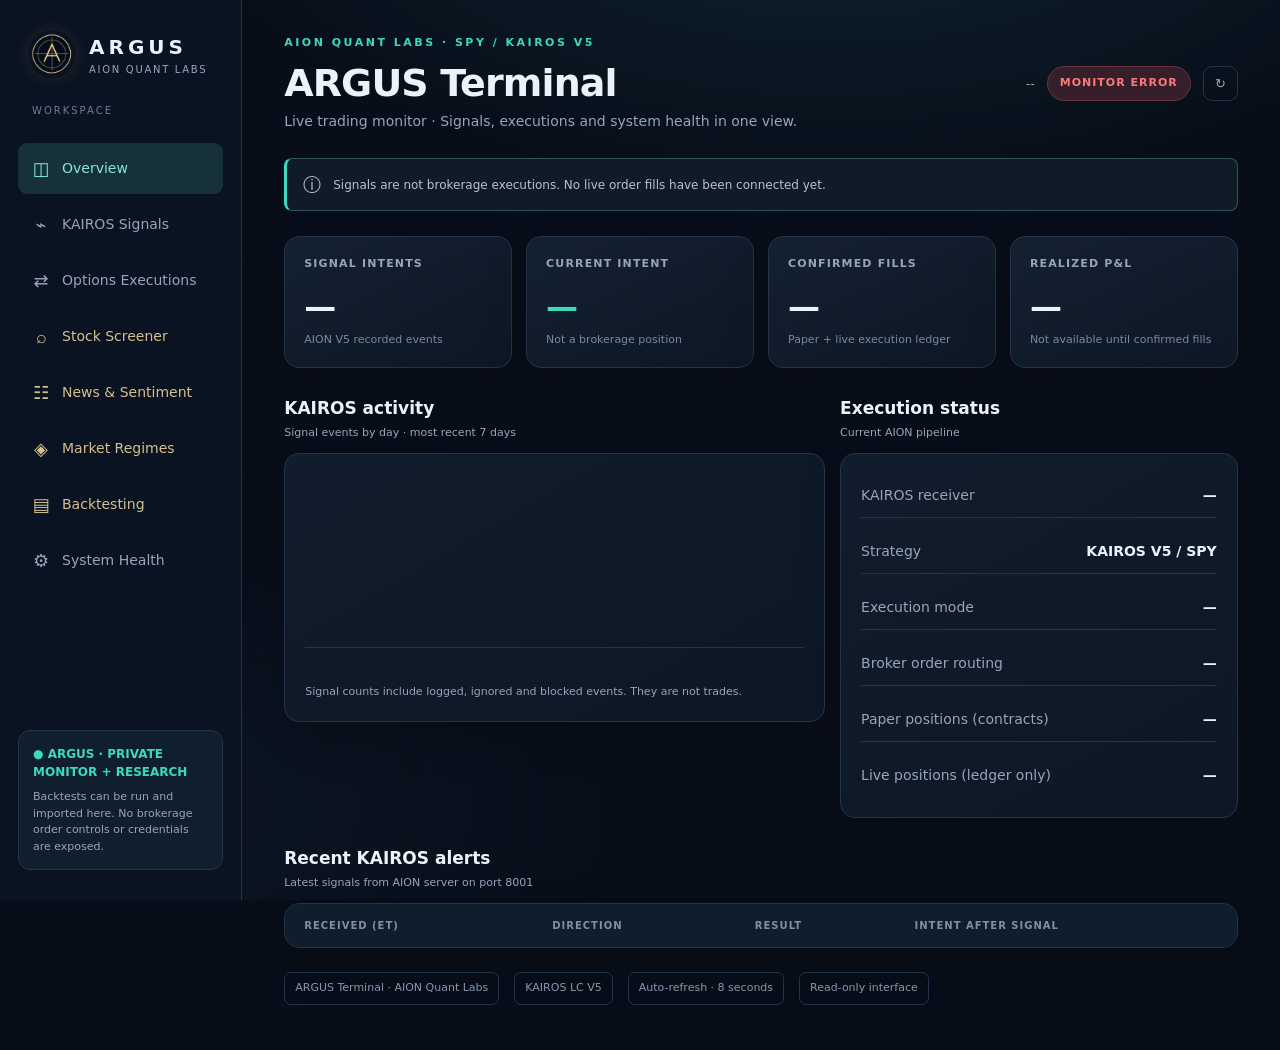
==== commit 60db8a0b: "Brand AION live monitor as ARGUS Terminal (static/index.html)" ====
--- a/static/index.html
+++ b/static/index.html
@@ -5,7 +5,7 @@
   <meta name="viewport" content="width=device-width, initial-scale=1, viewport-fit=cover" />
   <meta name="robots" content="noindex,nofollow,noarchive" />
   <meta name="theme-color" content="#0a101b" />
-  <title>AION | Live Trading Monitor</title>
+  <title>ARGUS Terminal | AION Quant Labs</title>
   <link rel="icon" type="image/png" href="/static/aion-logo.png" />
   <link rel="apple-touch-icon" href="/static/aion-logo.png" />
   <style>
@@ -55,7 +55,7 @@
 <body>
 <div class="app">
   <aside class="sidebar">
-    <div class="brand"><img class="mark brand-logo" src="/static/aion-logo.png" alt="AION Quant Labs logo" width="48" height="48" /><div><div class="brandtitle">AION</div><div class="brandsub">Quant Labs</div></div></div>
+    <div class="brand"><img class="mark brand-logo" src="/static/aion-logo.png" alt="AION Quant Labs logo" width="48" height="48" /><div><div class="brandtitle">ARGUS</div><div class="brandsub">AION Quant Labs</div></div></div>
     <div class="navcap">Workspace</div>
     <div class="nav">
       <button data-section="overview" class="active"><span class="navsvg">◫</span> Overview</button>
@@ -67,11 +67,11 @@
       <button data-section="backtests" class="research-nav"><span class="navsvg">▤</span> Backtesting</button>
       <button data-section="system"><span class="navsvg">⚙</span> System Health</button>
     </div>
-    <div class="sidebar-foot"><div class="secure">● PRIVATE MONITOR + RESEARCH</div><div class="tiny" style="margin-top:8px">Backtests can be run and imported here. No brokerage order controls or credentials are exposed.</div></div>
+    <div class="sidebar-foot"><div class="secure">● ARGUS · PRIVATE MONITOR + RESEARCH</div><div class="tiny" style="margin-top:8px">Backtests can be run and imported here. No brokerage order controls or credentials are exposed.</div></div>
   </aside>
   <main class="main">
-    <div class="mobiletop"><img class="mark brand-logo" src="/static/aion-logo.png" alt="AION Quant Labs logo" width="36" height="36" /><div class="brandtitle">AION <span style="font-size:11px;letter-spacing:1px;color:#87a0b3">QUANT LABS</span></div></div>
-    <div class="topline"><div><div class="eyebrow">Live Operations · SPY / KAIROS V5</div><h1>Trading Monitor</h1><p class="subtitle">Signals, execution records and system status in one view.</p></div><div class="righttop"><div id="clock" class="clock">--</div><span id="connection-pill" class="pill warn">Connecting</span><button class="refresh" id="refresh" title="Refresh">↻</button></div></div>
+    <div class="mobiletop"><img class="mark brand-logo" src="/static/aion-logo.png" alt="AION Quant Labs logo" width="36" height="36" /><div class="brandtitle">ARGUS <span style="font-size:11px;letter-spacing:1px;color:#87a0b3">AION QUANT LABS</span></div></div>
+    <div class="topline"><div><div class="eyebrow">AION Quant Labs · SPY / KAIROS V5</div><h1>ARGUS Terminal</h1><p class="subtitle">Live trading monitor · Signals, executions and system health in one view.</p></div><div class="righttop"><div id="clock" class="clock">--</div><span id="connection-pill" class="pill warn">Connecting</span><button class="refresh" id="refresh" title="Refresh">↻</button></div></div>
     <div class="notice"><span style="font-size:18px">ⓘ</span><span id="notice">Signals are not brokerage executions. No live order fills have been connected yet.</span></div>
     <div id="overview" class="section active">
       <div class="metrics">
@@ -183,7 +183,7 @@
       <p class="disclaimer">Research only. Core V5 port omits LC/ML/HMM entry gates and is not Pine-parity-verified. Stock-bar fills are not option fills; options quote replay requires genuine historical bid/ask quotes. No brokerage order submission is present.</p>
     </div>
     <div id="system" class="section"><div class="section-head"><div><h2>System diagnostics</h2><p>Read-only view of local AION services</p></div></div><div class="panel"><div class="panelbody state-grid"><div class="state-row"><span>Monitor service</span><strong class="good">ONLINE — PORT 8501</strong></div><div class="state-row"><span>KAIROS simulator</span><strong id="sys-aion">—</strong></div><div class="state-row"><span>Webhook gateway</span><strong>NOT DIRECTLY MONITORED (PORT 8002)</strong></div><div class="state-row"><span>Mode</span><strong id="sys-mode">—</strong></div><div class="state-row"><span>Trading hours enforcement</span><strong id="sys-session">—</strong></div><div class="state-row"><span>Broker submission</span><strong class="good">NOT AVAILABLE FROM DASHBOARD</strong></div><div class="state-row"><span>Updated</span><strong id="sys-last">—</strong></div><div class="state-row"><span>Errors</span><strong id="sys-errors">None</strong></div></div></div><p class="disclaimer">Security: expose only through a private, authenticated Tailscale network. Do not publish this monitor via your TradingView Cloudflare Quick Tunnel.</p></div>
-    <div class="details"><span>AION Quant Labs</span><span>KAIROS LC V5</span><span>Auto-refresh · 8 seconds</span><span>Read-only interface</span></div>
+    <div class="details"><span>ARGUS Terminal · AION Quant Labs</span><span>KAIROS LC V5</span><span>Auto-refresh · 8 seconds</span><span>Read-only interface</span></div>
   </main>
 </div>
 <nav class="mobilenav" aria-label="Navigation"><button data-section="overview" class="active"><b>◫</b>Overview</button><button data-section="signals"><b>⌁</b>Signals</button><button data-section="executions"><b>⇄</b>Fills</button><button data-section="screener"><b>⌕</b>Scan</button><button data-section="sentiment"><b>☷</b>News</button><button data-section="regimes"><b>◈</b>Regime</button><button data-section="backtests"><b>▤</b>Backtests</button><button data-section="system"><b>⚙</b>System</button></nav>
